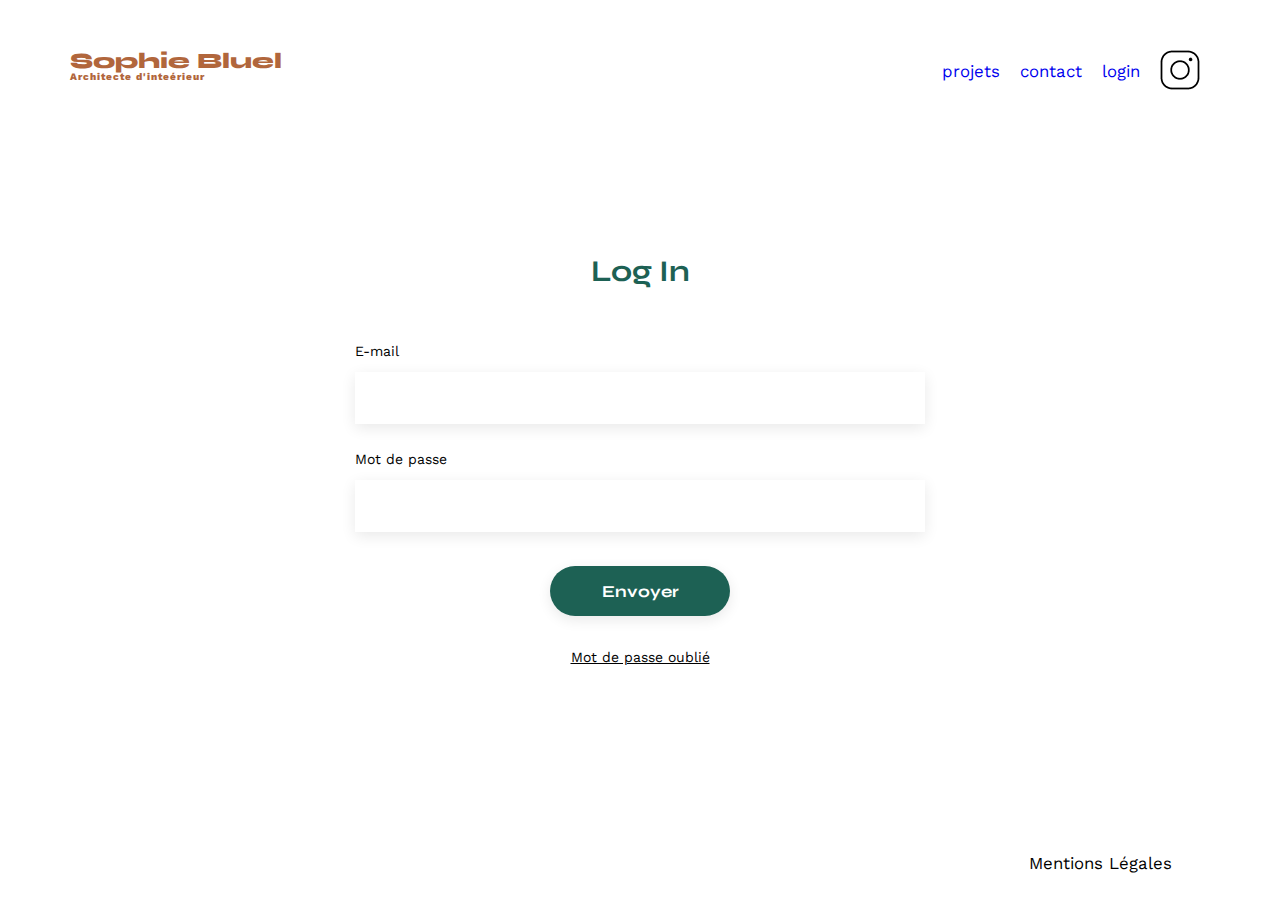
==== login.html @ d8388c12 "Ajout de la page login.html et login.css" ====
<!DOCTYPE html>
<html lang="fr">
<head>
	<meta charset="UTF-8">
	<title>Sophie Bluel - Architecte d'intérieur</title>
	<meta name="viewport" content="width=device-width, initial-scale=1.0">
	<link rel="preconnect" href="https://fonts.googleapis.com">
	<link rel="preconnect" href="https://fonts.gstatic.com" crossorigin>
	<link href="https://fonts.googleapis.com/css2?family=Syne:wght@700;800&family=Work+Sans&display=swap" rel="stylesheet">
	<meta name="description" content="">
	<link rel="stylesheet" href="./assets/style.css">
	<link rel="stylesheet" href="./assets/login.css">
	<script src="src/index.js"></script>
</head>
<body>
<header>
	<h1>Sophie Bluel <span>Architecte d'inteérieur</span></h1>
	<nav>
		<ul>
			<li><a href="/index.html">projets</a></li>
			<li><a href="/index.html">contact</a></li>
			<li><a href="/login.html">login</a></li>		
			<li><img src="./assets/icons/instagram.png" alt="Instagram"></li>
		</ul>
	</nav>
</header>
<main>
	<section class="form">
		<h2>Log In</h2>
		<form action="#" method="post">
			<label for="email">E-mail</label>
			<input type="email" name="email" id="email">
			<label for="email">Mot de passe</label>
			<input type="password" name="password" id="password">
			<input type="submit" value="Envoyer">
		</form>		
		<p id="forgot-password-link">Mot de passe oublié</p>
	</section>
</main>

<footer>
	<nav>
		<ul>
			<li>Mentions Légales</li>
		</ul>
	</nav>
</footer>
</body>
</html>
---- assets/style.css ----
/* http://meyerweb.com/eric/tools/css/reset/
   v2.0 | 20110126
   License: none (public domain)
*/

html, body, div, span, applet, object, iframe,
h1, h2, h3, h4, h5, h6, p, blockquote, pre,
a, abbr, acronym, address, big, cite, code,
del, dfn, em, img, ins, kbd, q, s, samp,
small, strike, strong, sub, sup, tt, var,
b, u, i, center,
dl, dt, dd, ol, ul, li,
fieldset, form, label, legend,
table, caption, tbody, tfoot, thead, tr, th, td,
article, aside, canvas, details, embed,
figure, figcaption, footer, header, hgroup,
menu, nav, output, ruby, section, summary,
time, mark, audio, video {
	margin: 0;
	padding: 0;
	border: 0;
	font-size: 100%;
	font: inherit;
	vertical-align: baseline;
}
/* HTML5 display-role reset for older browsers */
article, aside, details, figcaption, figure,
footer, header, hgroup, menu, nav, section {
	display: block;
}
body {
	line-height: 1;
}
ol, ul {
	list-style: none;
}
blockquote, q {
	quotes: none;
}
blockquote:before, blockquote:after,
q:before, q:after {
	content: '';
	content: none;
}
table {
	border-collapse: collapse;
	border-spacing: 0;
}
/** end reset css**/
html {
	scroll-behavior: smooth;
  }
body {
	max-width: 1140px;
	margin:auto;
	font-family: 'Work Sans' ;
	font-size: 14px;
}
header {
	display: flex;
	justify-content: space-between;
	margin: 50px 0
}
section {
	margin: 50px 0
}
a {
	text-decoration: none;
}
h1{
	display: flex;
	flex-direction: column;
	font-family: 'Syne';
	font-size: 22px;
	font-weight: 800;
	color: #B1663C
}
h1 > span {
	font-family: 'Work Sans';
	font-size:10px;
	letter-spacing: 0.1em;
;
}
h2{
	font-family: 'Syne';
	font-weight: 700;
	font-size: 30px;
	color: #1D6154
}
nav ul {
	display: flex;
	align-items: center;
	list-style-type: none;

}
nav li {
	padding: 0 10px;
	font-size: 1.2em;
}
li:hover {
	color: #B1663C;
}
#introduction {
	display: flex;
	align-items: center;
}
#introduction figure {
	flex: 1
}
#introduction img {
	display: block;
	margin: auto;
	width: 80%;
}
#introduction article {
	flex: 1
}
#introduction h2 {
	margin-bottom: 1em;
}

#introduction p {
	margin-bottom: 0.5em;
}
#portfolio h2 {
	text-align: center;
}
.gallery {
	width: 100%;
	display: grid;
	grid-template-columns: 1fr 1fr 1fr;
	grid-column-gap: 20px;
	grid-row-gap: 20px;
}
.gallery img {
	width: 100%;

}
.form {
	width: 50%;
	margin: auto;
}
.form > * {
	text-align: center;
}
.form h2{
	margin-bottom: 20px;
}
.form form {
	text-align: left;
	margin-top:30px;
	display: flex;
	flex-direction: column;
}
.form input {
	height: 50px;
	font-size: 1.2em;
	border: none;
	box-shadow: 0px 4px 14px rgba(0, 0, 0, 0.09);
}
.form label {
	margin: 2em 0 1em 0;
}
#form textarea {
	border: none;
	box-shadow: 0px 4px 14px rgba(0, 0, 0, 0.09);
}
#forgot-password-link {
	text-decoration: underline;
}
input[type="submit"]{
	font-family: 'Syne';
	font-weight: 700;
	color: white;
	background-color: #1D6154;
	margin : 2em auto ;
	width: 180px;
	text-align: center;
	border-radius: 60px ;
}
.filter-buttons {
	display: flex;
	height: 37px;
	gap: 10px;
	justify-content: center;
	margin-top: 51px;
	margin-bottom: 51px;	
}
button{
	height: 100%;
	border: 1px solid #1D6154;
	font-family: 'Syne';
	font-weight: 700;
	color: #1D6154;
	background-color: white;
	text-align: center;
	border-radius: 60px ;
	padding: 0px 20px;
}
.active {
	color: white;
	background-color: #1D6154;
}
button:hover{
	color: white;
	background-color: #0E2F28;
}
footer nav ul {
	display: flex;
	justify-content: flex-end;
	margin: 2em
}
.display-none {
	display: none;
}
---- assets/login.css ----
html, body {
    height: 100%;
}

body {
    display: flex;
    flex-direction: column;
    justify-content: space-between;
}

header {
    margin: 0px;
    padding-top: 50px;
}
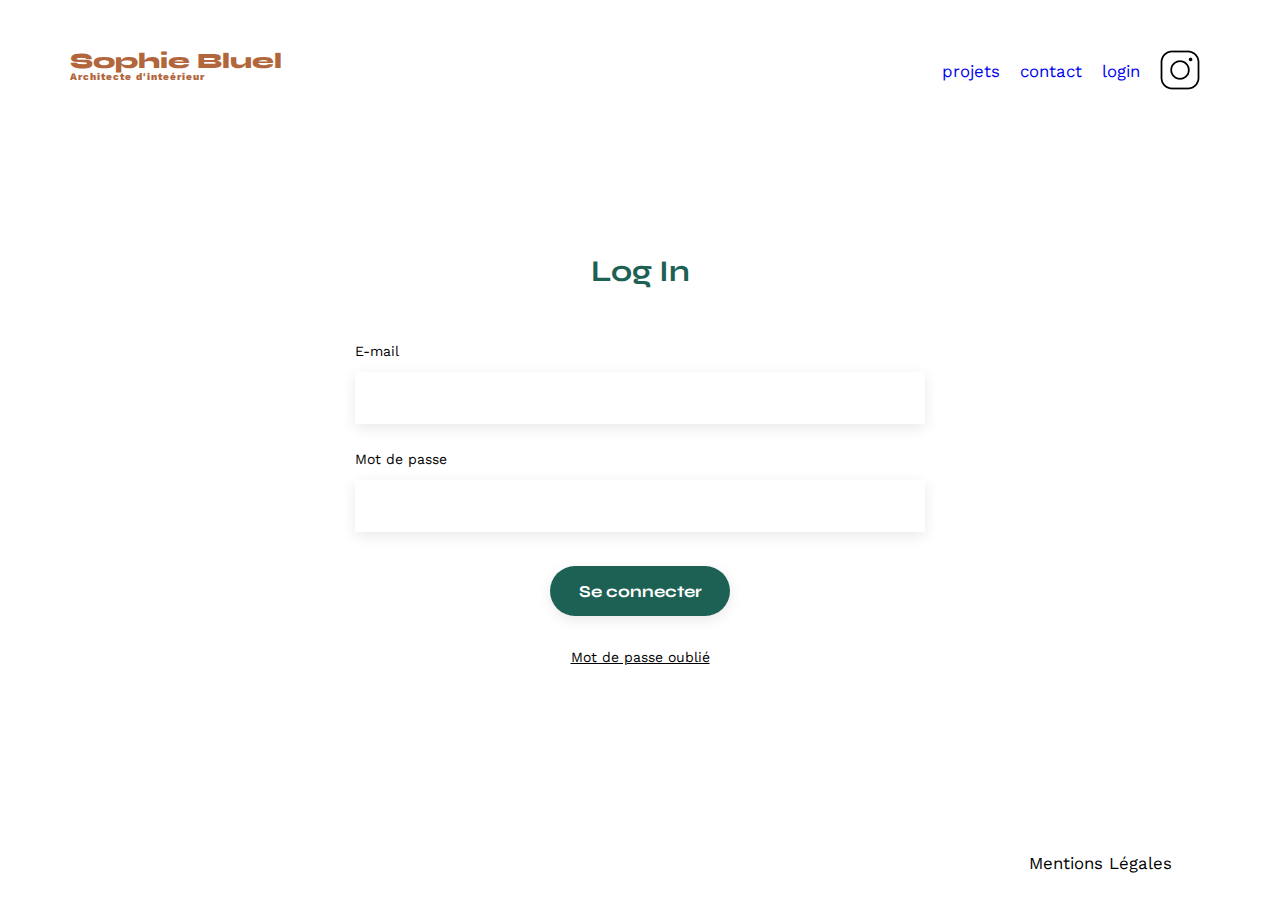
==== commit df2491b9: "Ajout de l'authentification de l'utilisateur : login.js" ====
--- a/login.html
+++ b/login.html
@@ -10,7 +10,7 @@
 	<meta name="description" content="">
 	<link rel="stylesheet" href="./assets/style.css">
 	<link rel="stylesheet" href="./assets/login.css">
-	<script src="src/index.js"></script>
+	<script src="src/login.js" defer></script>
 </head>
 <body>
 <header>
@@ -27,13 +27,14 @@
 <main>
 	<section class="form">
 		<h2>Log In</h2>
-		<form action="#" method="post">
+		<form>
 			<label for="email">E-mail</label>
 			<input type="email" name="email" id="email">
 			<label for="email">Mot de passe</label>
 			<input type="password" name="password" id="password">
-			<input type="submit" value="Envoyer">
-		</form>		
+			<input id="login" type="button" value="Se connecter">
+		</form>
+		<p id="forgot-password-text" class="display-none">Mot de passe incorrect</p>
 		<p id="forgot-password-link">Mot de passe oublié</p>
 	</section>
 </main>
--- a/assets/style.css
+++ b/assets/style.css
@@ -168,7 +168,7 @@
 #forgot-password-link {
 	text-decoration: underline;
 }
-input[type="submit"]{
+#login{
 	font-family: 'Syne';
 	font-weight: 700;
 	color: white;
--- a/assets/login.css
+++ b/assets/login.css
@@ -11,4 +11,10 @@
 header {
     margin: 0px;
     padding-top: 50px;
+}
+
+#forgot-password-text {
+    margin-bottom: 30px;
+    font-size: 20px;
+    color: red;
 }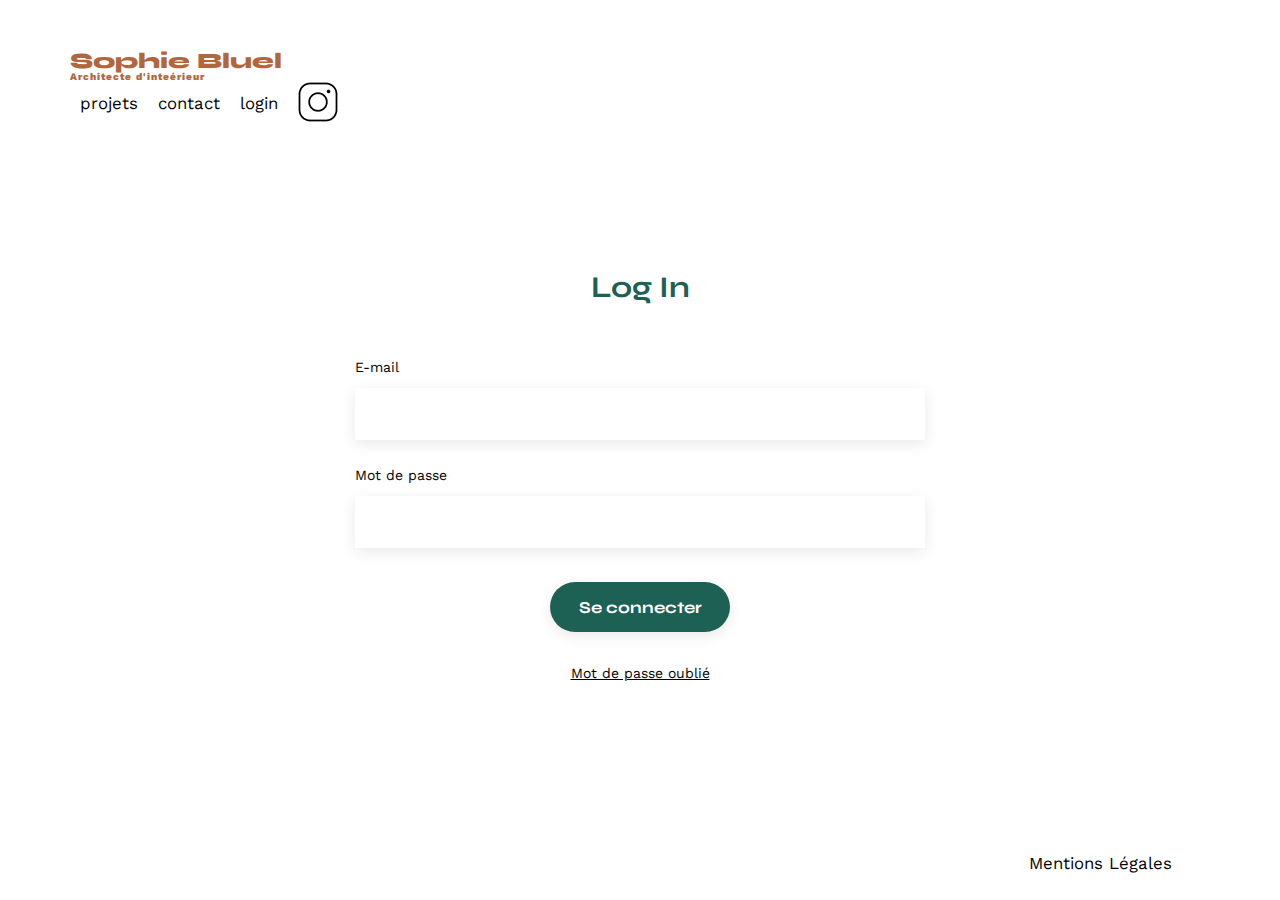
==== commit 78e8916c: "Ajout des fonctions de delete works et post works pour l'api" ====
--- a/login.html
+++ b/login.html
@@ -10,6 +10,8 @@
 	<meta name="description" content="">
 	<link rel="stylesheet" href="./assets/style.css">
 	<link rel="stylesheet" href="./assets/login.css">
+	<script src="src/constant.js" defer></script>	
+	<script src="src/fetch.js" defer></script>
 	<script src="src/login.js" defer></script>
 </head>
 <body>
@@ -34,11 +36,12 @@
 			<input type="password" name="password" id="password">
 			<input id="login" type="button" value="Se connecter">
 		</form>
-		<p id="forgot-password-text" class="display-none">Mot de passe incorrect</p>
+		<p id="txt-error-email-missing" class="display-none">Email absent</p>
+		<p id="txt-error-password-missing" class="display-none">Mot de passe absent</p>
+		<p id="txt-error-login" class="display-none">Email et/ou le mot de passe est incorrect</p>
 		<p id="forgot-password-link">Mot de passe oublié</p>
 	</section>
 </main>
-
 <footer>
 	<nav>
 		<ul>
--- a/assets/style.css
+++ b/assets/style.css
@@ -49,23 +49,62 @@
 /** end reset css**/
 html {
 	scroll-behavior: smooth;
-  }
+}
 body {
-	max-width: 1140px;
-	margin:auto;
 	font-family: 'Work Sans' ;
 	font-size: 14px;
+	display: flex;
+	align-items: center;
+	flex-direction: column;
 }
 header {
 	display: flex;
+	flex-direction: column;
 	justify-content: space-between;
-	margin: 50px 0
+	width: 100%;
+}
+header > #header-regular {
+	display: flex;
+	justify-content: space-between;
+	margin: 50px auto;
+	width: 100%;
+	max-width: 1140px;
+}
+#header-edition {
+	background-color: black;
+    top: 0;
+    left: 0;
+	height: 59px;
+    width: 100%;
+	display: flex;
+	justify-content: center;
+	align-items: center;
+	gap: 44px;
+	width: 100%; 
+}
+#header-edition > div {
+	color: white;
+	display: flex;
+	gap: 11px;
+}
+#header-edition > span {
+	background-color: white;
+	border-radius: 60px;
+	padding: 11px 23px;
+}
+main {
+	width: 100%;
+	max-width: 1140px;
+	display: flex;
+	flex-direction: column;
+	justify-content: center;
 }
 section {
 	margin: 50px 0
 }
 a {
 	text-decoration: none;
+	color: black;
 }
 h1{
 	display: flex;
@@ -122,8 +161,36 @@
 #introduction p {
 	margin-bottom: 0.5em;
 }
-#portfolio h2 {
-	text-align: center;
+.projets-and-modify {
+	display: flex;
+	justify-content: center;
+	gap: 31px
+}
+#modify-gallery {
+	line-height: 30px;
+	text-align: center;
+}
+#modify-gallery > button {
+	border: none;
+	color: black;
+	font-size: 14px;
+	padding: 0;
+	font-family: 'Work Sans' ;
+	font-weight: 700;
+}
+#modify-gallery > button:hover {
+	background-color: white;
+}
+#modify-gallery > button {
+	border: none;
+	color: black;
+	font-size: 14px;
+	padding: 0;
+	font-family: 'Work Sans' ;
+	font-weight: 700;
+}
+#modify-gallery > button:hover {
+	background-color: white;
 }
 .gallery {
 	width: 100%;
@@ -168,7 +235,7 @@
 #forgot-password-link {
 	text-decoration: underline;
 }
-#login{
+input[type="button"]{
 	font-family: 'Syne';
 	font-weight: 700;
 	color: white;
@@ -205,6 +272,10 @@
 	color: white;
 	background-color: #0E2F28;
 }
+footer {
+	width: 100%;
+	max-width: 1140px;
+}
 footer nav ul {
 	display: flex;
 	justify-content: flex-end;
--- a/assets/login.css
+++ b/assets/login.css
@@ -1,5 +1,8 @@
 html, body {
     height: 100%;
+    margin: auto;
+    width: 100%;
+    max-width: 1140px;
 }
 
 body {
@@ -13,7 +16,7 @@
     padding-top: 50px;
 }
 
-#forgot-password-text {
+#txt-error-email-missing , #txt-error-password-missing , #txt-error-login {
     margin-bottom: 30px;
     font-size: 20px;
     color: red;
